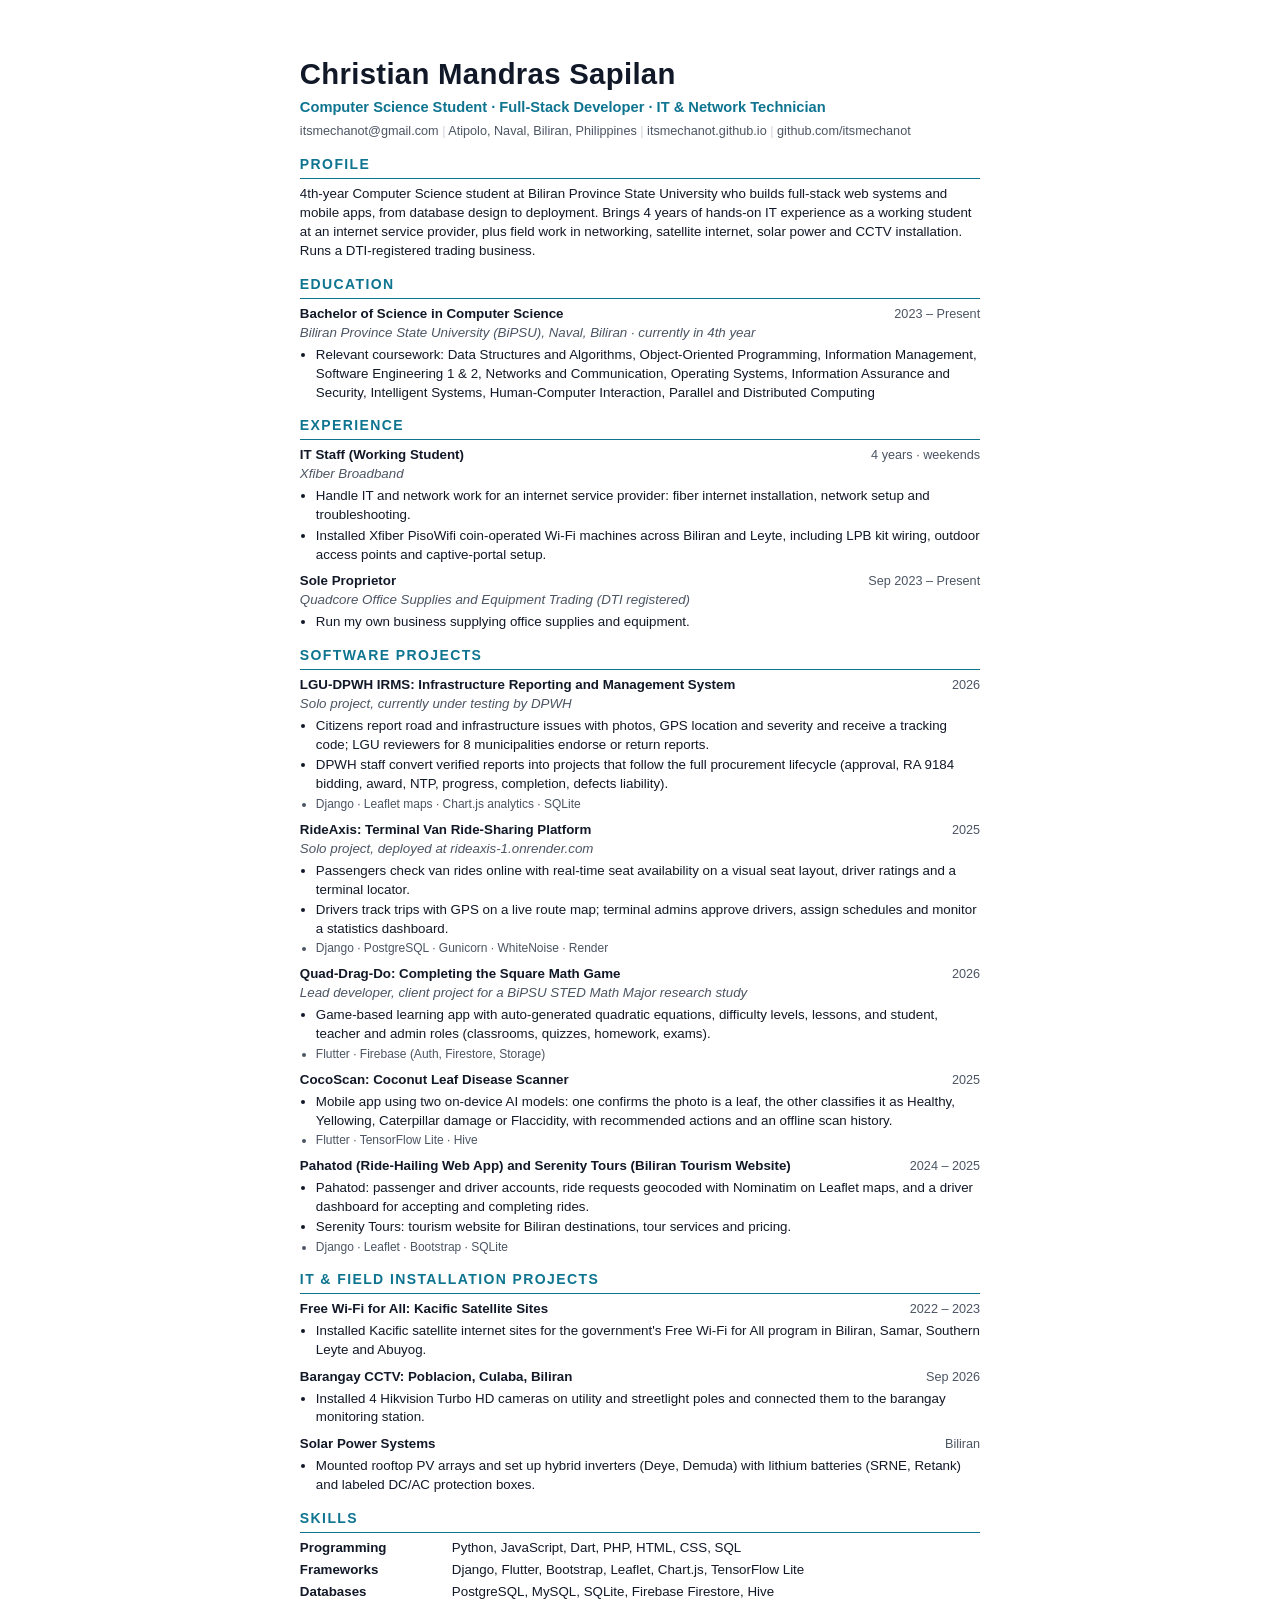
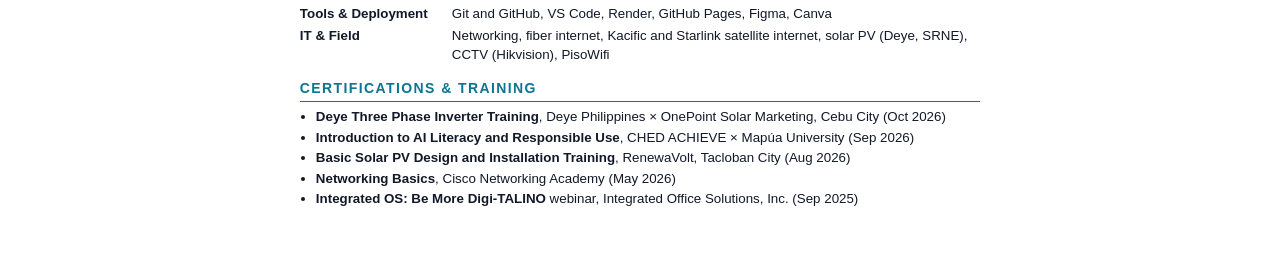
==== cv/resume.html @ e4bfd09d "Add downloadable resume (Download CV button) Two-page A4 resume built only from facts already on the" ====
<!doctype html>
<html lang="en">
<head>
<meta charset="utf-8" />
<meta name="viewport" content="width=device-width, initial-scale=1" />
<title>Christian Mandras Sapilan | Resume</title>
<meta name="robots" content="noindex" />
<!--
  Source for assets/Christian-Sapilan-CV.pdf.
  Edit this file, then regenerate the PDF (Chrome "Print > Save as PDF", A4, margins: default)
  or ask Claude to re-export it.
-->
<style>
  @page { size: A4; margin: 13mm 15mm 12mm; }
  @media print { .page { width: auto !important; padding: 0 !important; } }
  :root { --ink: #111827; --muted: #4b5563; --line: #d1d5db; --accent: #0e7490; }
  * { box-sizing: border-box; }
  html, body { margin: 0; background: #fff; color: var(--ink); }
  body { font-family: "Segoe UI", Arial, Helvetica, sans-serif; font-size: 10pt; line-height: 1.42; }
  .page { width: 210mm; padding: 14mm 15mm 12mm; margin: 0 auto; }
  h1 { font-size: 22pt; margin: 0; letter-spacing: .3px; }
  .headline { font-size: 11pt; color: var(--accent); font-weight: 600; margin-top: 2px; }
  .contact { margin-top: 6px; color: var(--muted); font-size: 9.5pt; }
  .contact a { color: var(--muted); text-decoration: none; }
  .contact span + span::before { content: "  |  "; color: var(--line); }
  h2 { font-size: 10.5pt; text-transform: uppercase; letter-spacing: 1.4px; color: var(--accent); margin: 14px 0 6px; padding-bottom: 3px; border-bottom: 1.5px solid var(--accent); }
  p { margin: 0; }
  .item { margin-bottom: 8px; break-inside: avoid; }
  .row { display: flex; justify-content: space-between; gap: 12px; align-items: baseline; }
  .title { font-weight: 700; }
  .org { color: var(--muted); font-style: italic; }
  .date { color: var(--muted); font-size: 9.5pt; white-space: nowrap; }
  ul { margin: 3px 0 0; padding-left: 16px; }
  li { margin: 1.5px 0; }
  .skills { display: grid; grid-template-columns: 140px 1fr; gap: 3px 12px; }
  .skills b { font-weight: 700; }
  .tech { color: var(--muted); font-size: 9pt; }
</style>
</head>
<body>
<div class="page">

  <header>
    <h1>Christian Mandras Sapilan</h1>
    <div class="headline">Computer Science Student &middot; Full-Stack Developer &middot; IT &amp; Network Technician</div>
    <div class="contact">
      <span><a href="mailto:itsmechanot@gmail.com">itsmechanot@gmail.com</a></span><span>Atipolo, Naval, Biliran, Philippines</span><span><a href="https://itsmechanot.github.io">itsmechanot.github.io</a></span><span><a href="https://github.com/itsmechanot">github.com/itsmechanot</a></span>
    </div>
  </header>

  <h2>Profile</h2>
  <p>4th-year Computer Science student at Biliran Province State University who builds full-stack web systems and mobile apps, from database design to deployment. Brings 4 years of hands-on IT experience as a working student at an internet service provider, plus field work in networking, satellite internet, solar power and CCTV installation. Runs a DTI-registered trading business.</p>

  <h2>Education</h2>
  <div class="item">
    <div class="row"><span class="title">Bachelor of Science in Computer Science</span><span class="date">2023 &ndash; Present</span></div>
    <div class="org">Biliran Province State University (BiPSU), Naval, Biliran &middot; currently in 4th year</div>
    <ul><li>Relevant coursework: Data Structures and Algorithms, Object-Oriented Programming, Information Management, Software Engineering 1 &amp; 2, Networks and Communication, Operating Systems, Information Assurance and Security, Intelligent Systems, Human-Computer Interaction, Parallel and Distributed Computing</li></ul>
  </div>

  <h2>Experience</h2>
  <div class="item">
    <div class="row"><span class="title">IT Staff (Working Student)</span><span class="date">4 years &middot; weekends</span></div>
    <div class="org">Xfiber Broadband</div>
    <ul>
      <li>Handle IT and network work for an internet service provider: fiber internet installation, network setup and troubleshooting.</li>
      <li>Installed Xfiber PisoWifi coin-operated Wi-Fi machines across Biliran and Leyte, including LPB kit wiring, outdoor access points and captive-portal setup.</li>
    </ul>
  </div>
  <div class="item">
    <div class="row"><span class="title">Sole Proprietor</span><span class="date">Sep 2023 &ndash; Present</span></div>
    <div class="org">Quadcore Office Supplies and Equipment Trading (DTI registered)</div>
    <ul><li>Run my own business supplying office supplies and equipment.</li></ul>
  </div>

  <h2>Software Projects</h2>
  <div class="item">
    <div class="row"><span class="title">LGU-DPWH IRMS: Infrastructure Reporting and Management System</span><span class="date">2026</span></div>
    <div class="org">Solo project, currently under testing by DPWH</div>
    <ul>
      <li>Citizens report road and infrastructure issues with photos, GPS location and severity and receive a tracking code; LGU reviewers for 8 municipalities endorse or return reports.</li>
      <li>DPWH staff convert verified reports into projects that follow the full procurement lifecycle (approval, RA 9184 bidding, award, NTP, progress, completion, defects liability).</li>
      <li class="tech">Django &middot; Leaflet maps &middot; Chart.js analytics &middot; SQLite</li>
    </ul>
  </div>
  <div class="item">
    <div class="row"><span class="title">RideAxis: Terminal Van Ride-Sharing Platform</span><span class="date">2025</span></div>
    <div class="org">Solo project, deployed at rideaxis-1.onrender.com</div>
    <ul>
      <li>Passengers check van rides online with real-time seat availability on a visual seat layout, driver ratings and a terminal locator.</li>
      <li>Drivers track trips with GPS on a live route map; terminal admins approve drivers, assign schedules and monitor a statistics dashboard.</li>
      <li class="tech">Django &middot; PostgreSQL &middot; Gunicorn &middot; WhiteNoise &middot; Render</li>
    </ul>
  </div>
  <div class="item">
    <div class="row"><span class="title">Quad-Drag-Do: Completing the Square Math Game</span><span class="date">2026</span></div>
    <div class="org">Lead developer, client project for a BiPSU STED Math Major research study</div>
    <ul>
      <li>Game-based learning app with auto-generated quadratic equations, difficulty levels, lessons, and student, teacher and admin roles (classrooms, quizzes, homework, exams).</li>
      <li class="tech">Flutter &middot; Firebase (Auth, Firestore, Storage)</li>
    </ul>
  </div>
  <div class="item">
    <div class="row"><span class="title">CocoScan: Coconut Leaf Disease Scanner</span><span class="date">2025</span></div>
    <ul>
      <li>Mobile app using two on-device AI models: one confirms the photo is a leaf, the other classifies it as Healthy, Yellowing, Caterpillar damage or Flaccidity, with recommended actions and an offline scan history.</li>
      <li class="tech">Flutter &middot; TensorFlow Lite &middot; Hive</li>
    </ul>
  </div>
  <div class="item">
    <div class="row"><span class="title">Pahatod (Ride-Hailing Web App) and Serenity Tours (Biliran Tourism Website)</span><span class="date">2024 &ndash; 2025</span></div>
    <ul>
      <li>Pahatod: passenger and driver accounts, ride requests geocoded with Nominatim on Leaflet maps, and a driver dashboard for accepting and completing rides.</li>
      <li>Serenity Tours: tourism website for Biliran destinations, tour services and pricing.</li>
      <li class="tech">Django &middot; Leaflet &middot; Bootstrap &middot; SQLite</li>
    </ul>
  </div>

  <h2>IT &amp; Field Installation Projects</h2>
  <div class="item">
    <div class="row"><span class="title">Free Wi-Fi for All: Kacific Satellite Sites</span><span class="date">2022 &ndash; 2023</span></div>
    <ul><li>Installed Kacific satellite internet sites for the government's Free Wi-Fi for All program in Biliran, Samar, Southern Leyte and Abuyog.</li></ul>
  </div>
  <div class="item">
    <div class="row"><span class="title">Barangay CCTV: Poblacion, Culaba, Biliran</span><span class="date">Sep 2026</span></div>
    <ul><li>Installed 4 Hikvision Turbo HD cameras on utility and streetlight poles and connected them to the barangay monitoring station.</li></ul>
  </div>
  <div class="item">
    <div class="row"><span class="title">Solar Power Systems</span><span class="date">Biliran</span></div>
    <ul><li>Mounted rooftop PV arrays and set up hybrid inverters (Deye, Demuda) with lithium batteries (SRNE, Retank) and labeled DC/AC protection boxes.</li></ul>
  </div>

  <h2>Skills</h2>
  <div class="skills">
    <b>Programming</b><span>Python, JavaScript, Dart, PHP, HTML, CSS, SQL</span>
    <b>Frameworks</b><span>Django, Flutter, Bootstrap, Leaflet, Chart.js, TensorFlow Lite</span>
    <b>Databases</b><span>PostgreSQL, MySQL, SQLite, Firebase Firestore, Hive</span>
    <b>Tools &amp; Deployment</b><span>Git and GitHub, VS Code, Render, GitHub Pages, Figma, Canva</span>
    <b>IT &amp; Field</b><span>Networking, fiber internet, Kacific and Starlink satellite internet, solar PV (Deye, SRNE), CCTV (Hikvision), PisoWifi</span>
  </div>

  <h2>Certifications &amp; Training</h2>
  <ul>
    <li><b>Deye Three Phase Inverter Training</b>, Deye Philippines &times; OnePoint Solar Marketing, Cebu City (Oct 2026)</li>
    <li><b>Introduction to AI Literacy and Responsible Use</b>, CHED ACHIEVE &times; Map&uacute;a University (Sep 2026)</li>
    <li><b>Basic Solar PV Design and Installation Training</b>, RenewaVolt, Tacloban City (Aug 2026)</li>
    <li><b>Networking Basics</b>, Cisco Networking Academy (May 2026)</li>
    <li><b>Integrated OS: Be More Digi-TALINO</b> webinar, Integrated Office Solutions, Inc. (Sep 2025)</li>
  </ul>

</div>
</body>
</html>
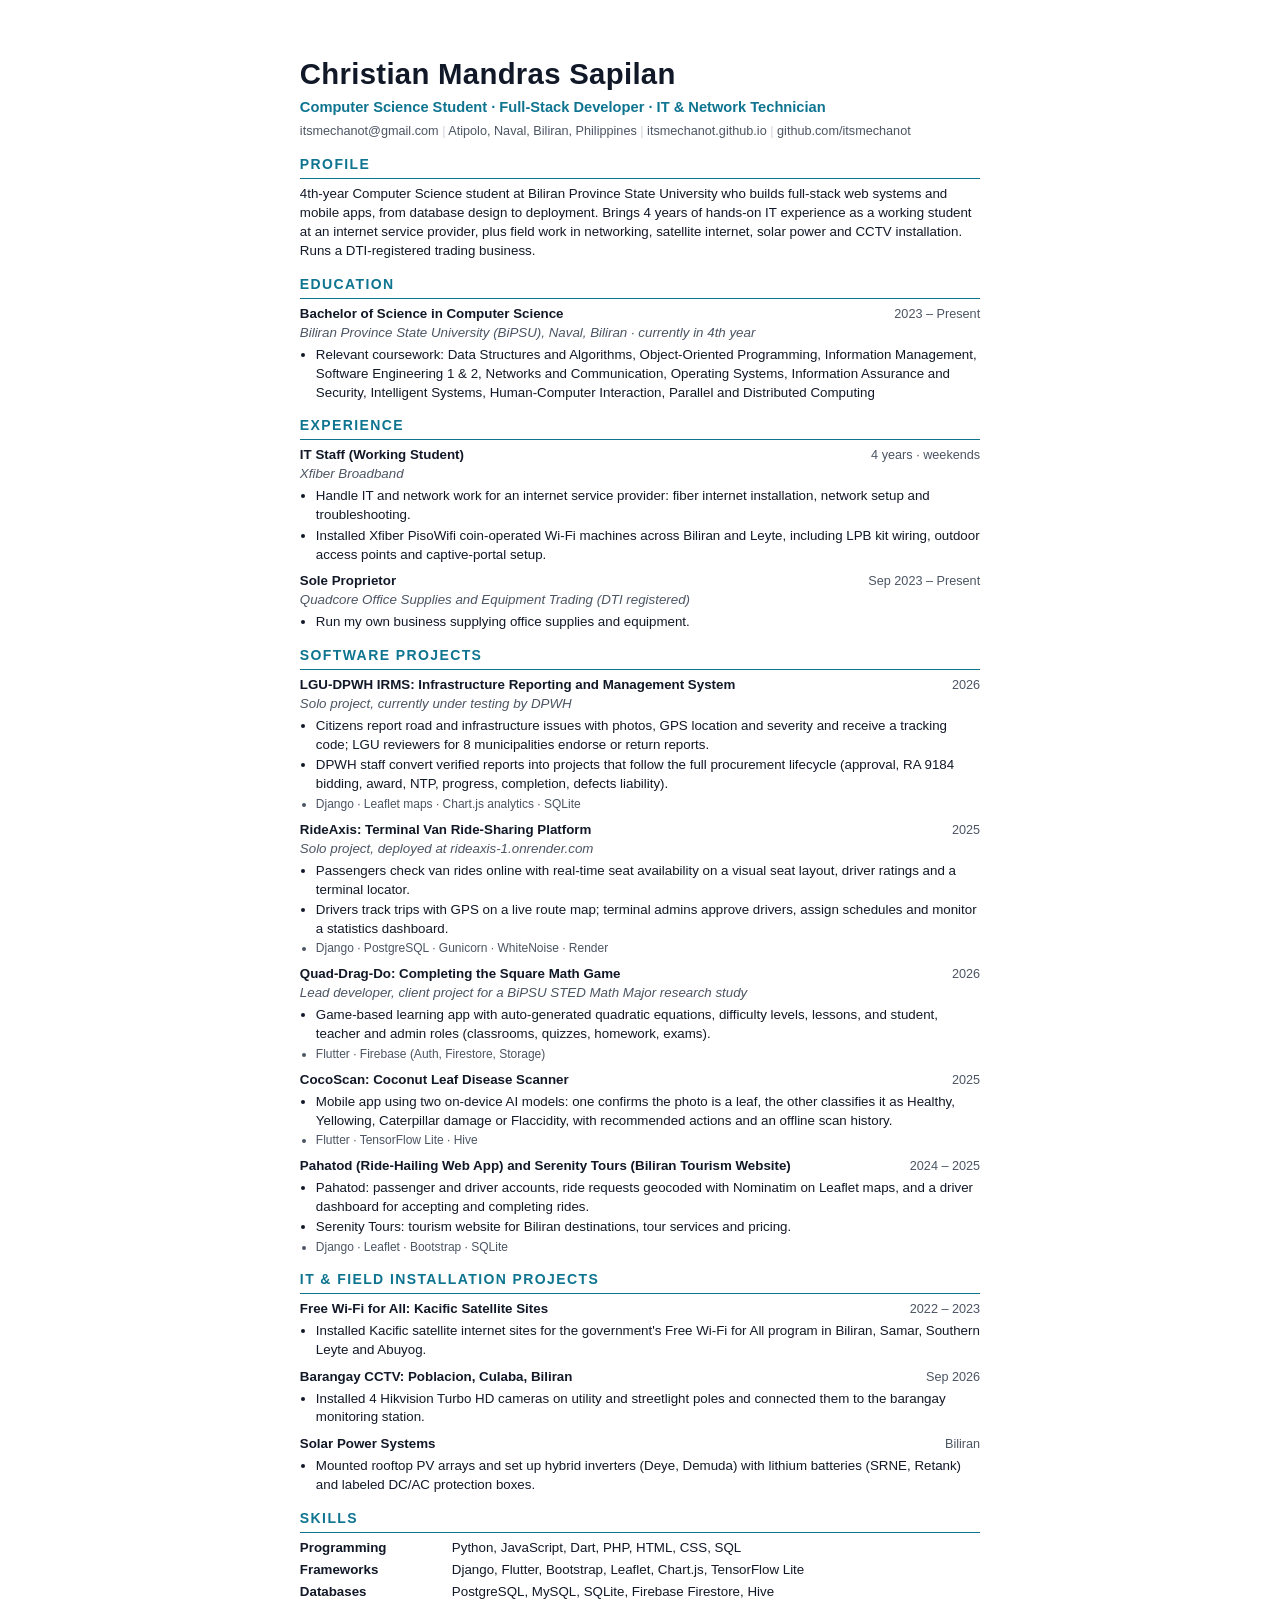
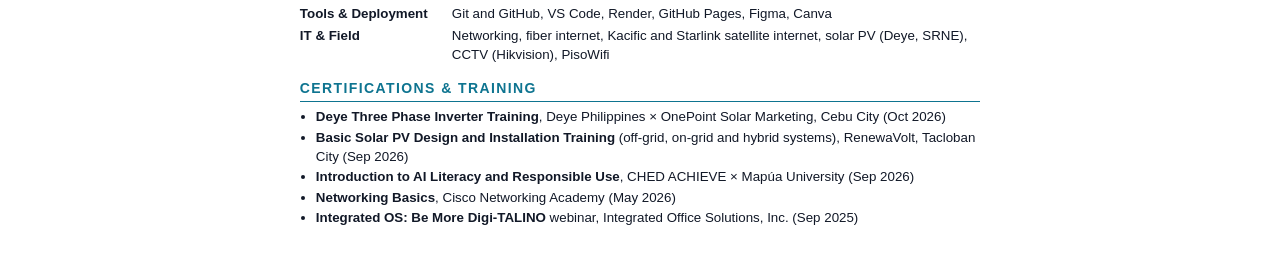
==== commit 044e7c01: "Add RenewaVolt certificate and correct its date to Sep 2026 The certificate (No. 29027) is now the f" ====
--- a/cv/resume.html
+++ b/cv/resume.html
@@ -5,11 +5,7 @@
 <meta name="viewport" content="width=device-width, initial-scale=1" />
 <title>Christian Mandras Sapilan | Resume</title>
 <meta name="robots" content="noindex" />
-<!--
-  Source for assets/Christian-Sapilan-CV.pdf.
-  Edit this file, then regenerate the PDF (Chrome "Print > Save as PDF", A4, margins: default)
-  or ask Claude to re-export it.
--->
+<!-- Source for assets/Christian-Sapilan-CV.pdf (export: Chrome Print > Save as PDF, A4) -->
 <style>
   @page { size: A4; margin: 13mm 15mm 12mm; }
   @media print { .page { width: auto !important; padding: 0 !important; } }
@@ -142,8 +138,8 @@
   <h2>Certifications &amp; Training</h2>
   <ul>
     <li><b>Deye Three Phase Inverter Training</b>, Deye Philippines &times; OnePoint Solar Marketing, Cebu City (Oct 2026)</li>
+    <li><b>Basic Solar PV Design and Installation Training</b> (off-grid, on-grid and hybrid systems), RenewaVolt, Tacloban City (Sep 2026)</li>
     <li><b>Introduction to AI Literacy and Responsible Use</b>, CHED ACHIEVE &times; Map&uacute;a University (Sep 2026)</li>
-    <li><b>Basic Solar PV Design and Installation Training</b>, RenewaVolt, Tacloban City (Aug 2026)</li>
     <li><b>Networking Basics</b>, Cisco Networking Academy (May 2026)</li>
     <li><b>Integrated OS: Be More Digi-TALINO</b> webinar, Integrated Office Solutions, Inc. (Sep 2025)</li>
   </ul>
